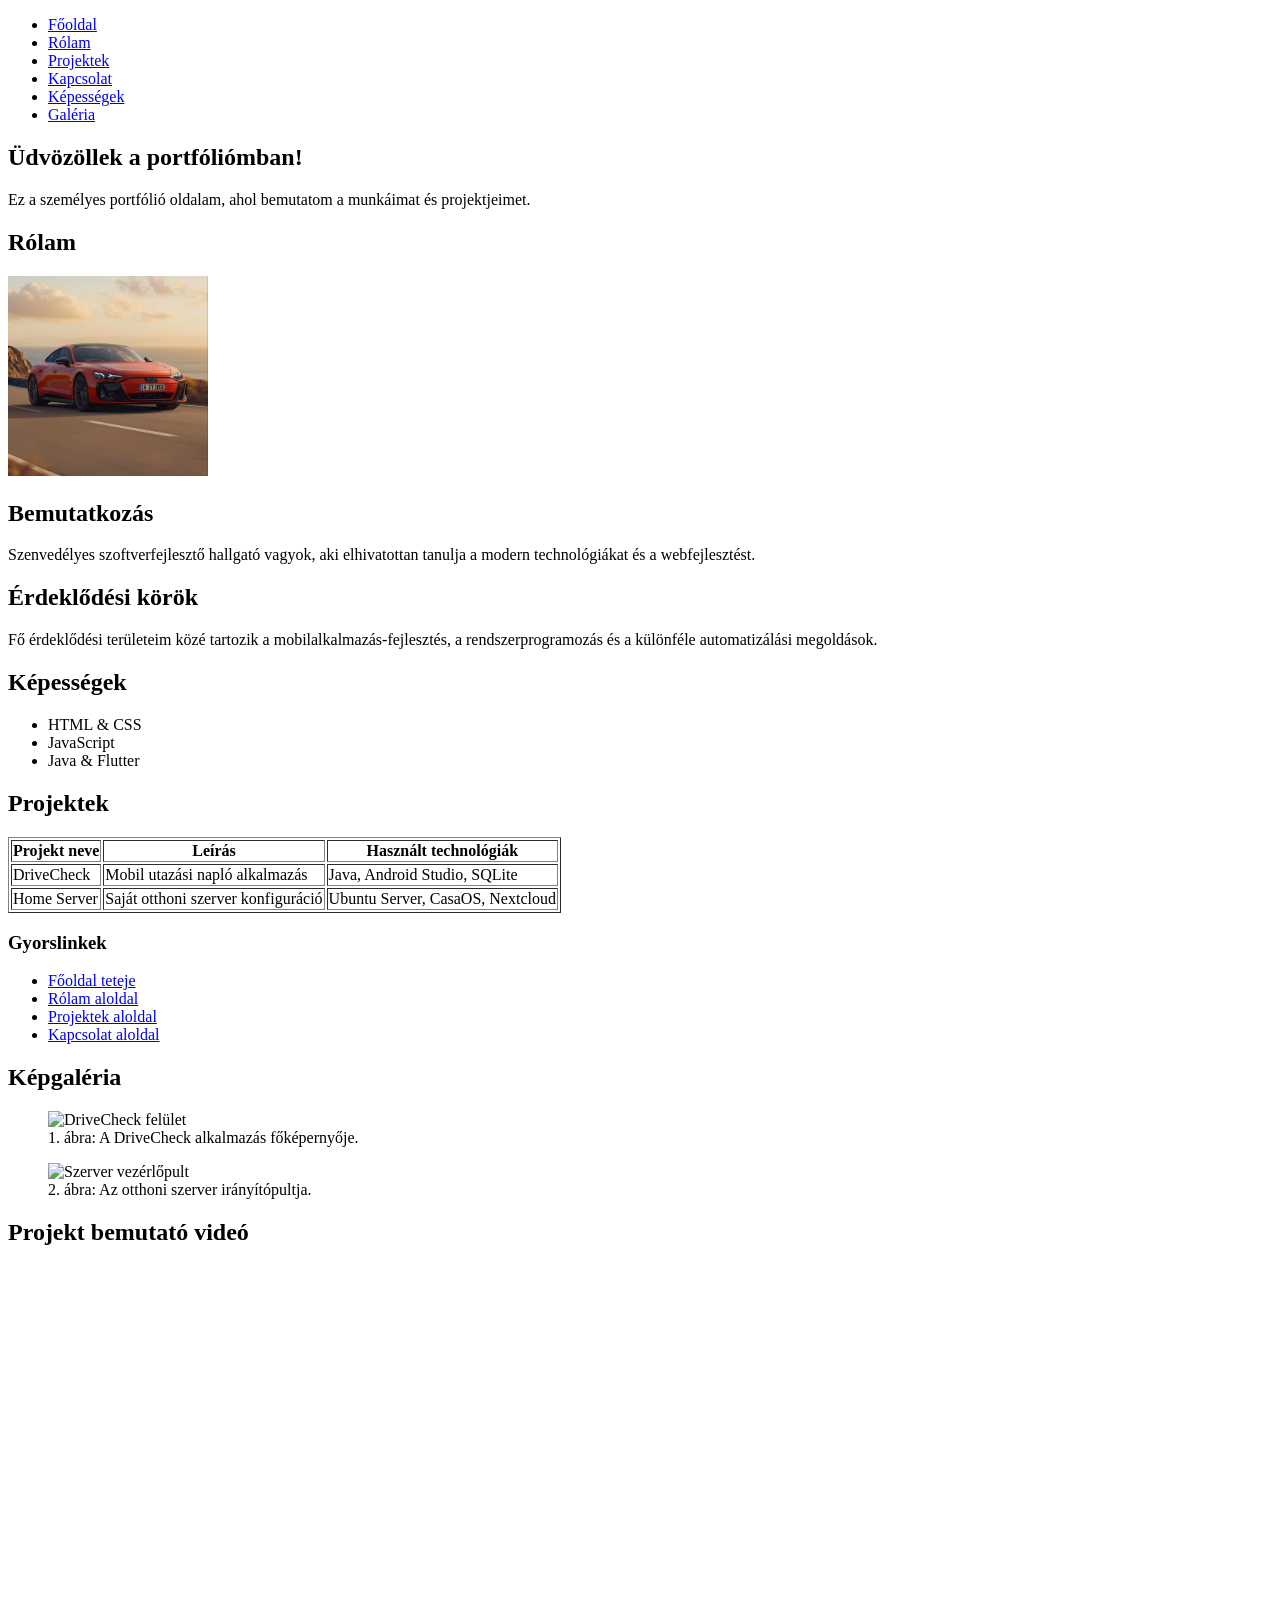
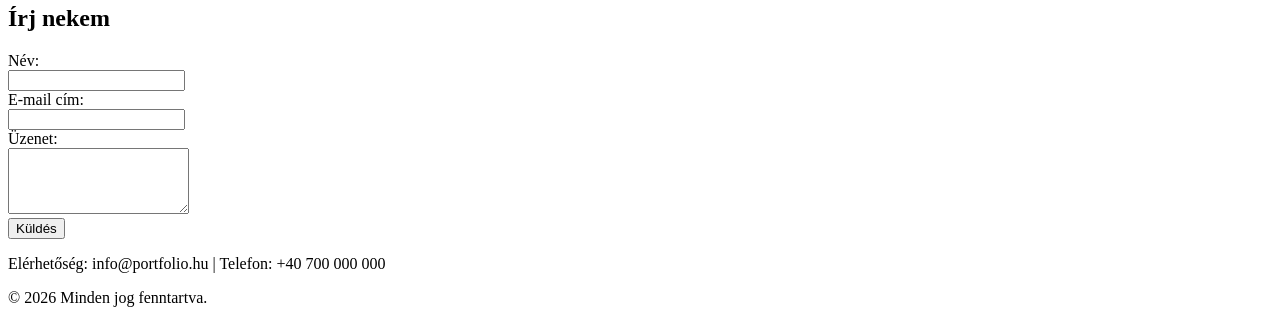
==== index.html @ 51766d95 "lab01" ====
<!DOCTYPE html>
<html lang="hu">
<head>
    <meta charset="UTF-8">
    <meta name="viewport" content="width=device-width, initial-scale=1.0">
    <title>Portfólió - Főoldal</title>
</head>
<body>
    <header>
        <nav>
            <ul>
                <li><a href="index.html">Főoldal</a></li>
                <li><a href="rolam.html">Rólam</a></li>
                <li><a href="projektek.html">Projektek</a></li>
                <li><a href="kapcsolat.html">Kapcsolat</a></li>
                <li><a href="#kepessegek">Képességek</a></li>
                <li><a href="#galeria">Galéria</a></li>
            </ul>
        </nav>
    </header>

    <main>
        <section id="fooldal">
            <h1>Üdvözöllek a portfóliómban!</h1>
            <p>Ez a személyes portfólió oldalam, ahol bemutatom a munkáimat és projektjeimet.</p>
        </section>

        <section id="rolam">
            <h1>Rólam</h1>
            <img src="profilkep.jpg" alt="Profilkép a portfólió készítőjéről" width="200">
            <h2>Bemutatkozás</h2>
            <p>Szenvedélyes szoftverfejlesztő hallgató vagyok, aki elhivatottan tanulja a modern technológiákat és a webfejlesztést.</p>
            <h2>Érdeklődési körök</h2>
            <p>Fő érdeklődési területeim közé tartozik a mobilalkalmazás-fejlesztés, a rendszerprogramozás és a különféle automatizálási megoldások.</p>
        </section>

        <section id="kepessegek">
            <h2>Képességek</h2>
            <ul>
                <li>HTML & CSS</li>
                <li>JavaScript</li>
                <li>Java & Flutter</li>
            </ul>
        </section>

        <section id="projektek">
            <h2>Projektek</h2>
            <table border="1">
                <thead>
                    <tr>
                        <th>Projekt neve</th>
                        <th>Leírás</th>
                        <th>Használt technológiák</th>
                    </tr>
                </thead>
                <tbody>
                    <tr>
                        <td>DriveCheck</td>
                        <td>Mobil utazási napló alkalmazás</td>
                        <td>Java, Android Studio, SQLite</td>
                    </tr>
                    <tr>
                        <td>Home Server</td>
                        <td>Saját otthoni szerver konfiguráció</td>
                        <td>Ubuntu Server, CasaOS, Nextcloud</td>
                    </tr>
                </tbody>
            </table>
        </section>

        <!-- 7. Oldalsáv -->
        <aside>
            <h3>Gyorslinkek</h3>
            <ul>
                <li><a href="#fooldal">Főoldal teteje</a></li>
                <li><a href="rolam.html">Rólam aloldal</a></li>
                <li><a href="projektek.html">Projektek aloldal</a></li>
                <li><a href="kapcsolat.html">Kapcsolat aloldal</a></li>
            </ul>
        </aside>

        <section id="galeria">
            <h2>Képgaléria</h2>
            <figure>
                <img src="projekt1.jpg" alt="DriveCheck felület" width="300">
                <figcaption>1. ábra: A DriveCheck alkalmazás főképernyője.</figcaption>
            </figure>
            <figure>
                <img src="projekt2.jpg" alt="Szerver vezérlőpult" width="300">
                <figcaption>2. ábra: Az otthoni szerver irányítópultja.</figcaption>
            </figure>
        </section>

        <section id="video">
            <h2>Projekt bemutató videó</h2>
            <iframe width="560" height="315" src="https://www.youtube.com/watch?v=BDeKTPQzvR4&pp=ygUSZ29vZ2wgcmVhY3QgbmF0aXZl" title="YouTube video player" frameborder="0" allow="accelerometer; autoplay; clipboard-write; encrypted-media; gyroscope; picture-in-picture" allowfullscreen></iframe>
        </section>

        <section id="kapcsolat-urlap">
            <h2>Írj nekem</h2>
            <form action="#" method="POST">
                <div>
                    <label for="nev">Név:</label><br>
                    <input type="text" id="nev" name="nev" required>
                </div>
                <div>
                    <label for="email">E-mail cím:</label><br>
                    <input type="email" id="email" name="email" required>
                </div>
                <div>
                    <label for="uzenet">Üzenet:</label><br>
                    <textarea id="uzenet" name="uzenet" rows="4" required></textarea>
                </div>
                <div>
                    <button type="submit">Küldés</button>
                </div>
            </form>
        </section>
    </main>

    <footer>
        <p>Elérhetőség: info@portfolio.hu | Telefon: +40 700 000 000</p>
        <p>&copy; 2026 Minden jog fenntartva.</p>
    </footer>
</body>
</html>
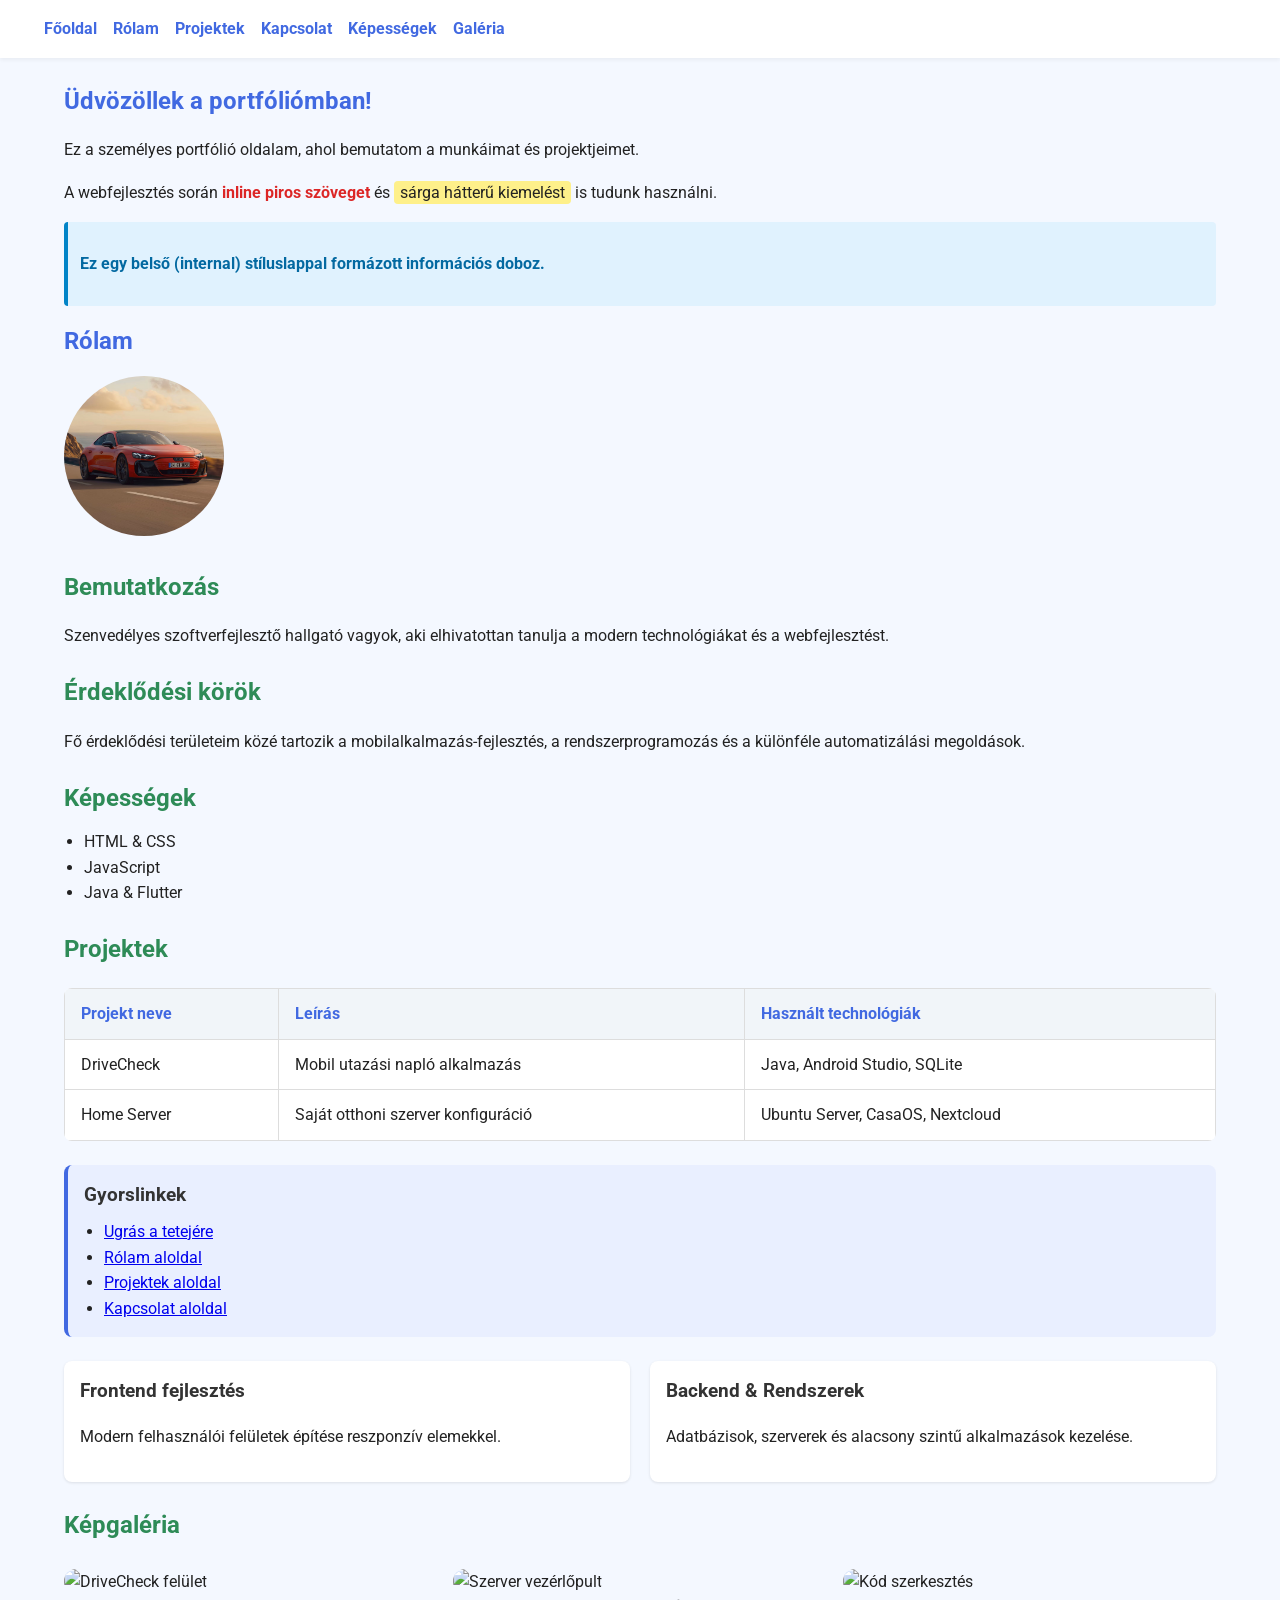
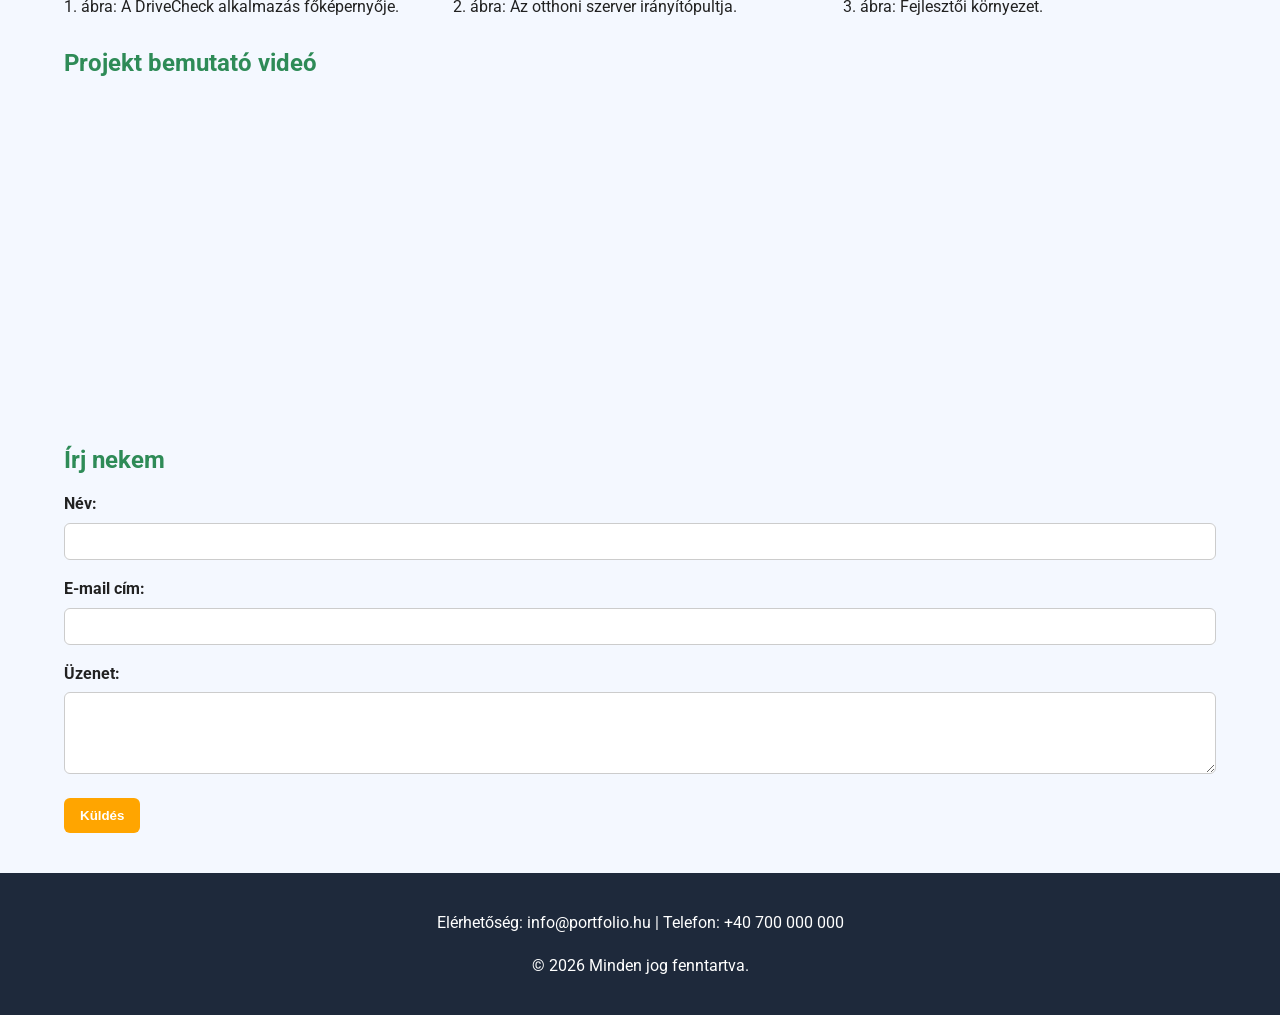
==== commit ff829b58: "lab02" ====
--- a/index.html
+++ b/index.html
@@ -4,8 +4,26 @@
     <meta charset="UTF-8">
     <meta name="viewport" content="width=device-width, initial-scale=1.0">
     <title>Portfólió - Főoldal</title>
+    <!-- 1. Külső stíluslap csatolása -->
+    <link rel="stylesheet" href="style.css">
+
+    <!-- 13. Belső (internal) CSS példák a <style>-ban -->
+    <style>
+        .internal-highlight {
+            background-color: #e0f2fe;
+            border-left: 4px solid #0284c7;
+            padding: 12px;
+            margin: 16px 0;
+            border-radius: 4px;
+        }
+        .internal-text {
+            color: #0369a1;
+            font-weight: bold;
+        }
+    </style>
 </head>
 <body>
+    <!-- 2. Fejléc és egyszerű navigáció -->
     <header>
         <nav>
             <ul>
@@ -20,20 +38,30 @@
     </header>
 
     <main>
+        <!-- 1. Alap HTML-struktúra (Főoldal) -->
         <section id="fooldal">
             <h1>Üdvözöllek a portfóliómban!</h1>
             <p>Ez a személyes portfólió oldalam, ahol bemutatom a munkáimat és projektjeimet.</p>
+            <!-- 13. Inline CSS példák -->
+            <p>A webfejlesztés során <span style="color: #dc2626; font-weight: bold;">inline piros szöveget</span> és <span style="background-color: #fef08a; padding: 2px 6px; border-radius: 4px;">sárga hátterű kiemelést</span> is tudunk használni.</p>
         </section>
 
+        <!-- Belső CSS használata -->
+        <div class="internal-highlight">
+            <p class="internal-text">Ez egy belső (internal) stíluslappal formázott információs doboz.</p>
+        </div>
+
+        <!-- 3., 4. & 8. „Rólam” szekció és Profilkép -->
         <section id="rolam">
             <h1>Rólam</h1>
-            <img src="profilkep.jpg" alt="Profilkép a portfólió készítőjéről" width="200">
+            <img src="profilkep.jpg" alt="Profilkép a portfólió készítőjéről" class="avatar">
             <h2>Bemutatkozás</h2>
             <p>Szenvedélyes szoftverfejlesztő hallgató vagyok, aki elhivatottan tanulja a modern technológiákat és a webfejlesztést.</p>
             <h2>Érdeklődési körök</h2>
             <p>Fő érdeklődési területeim közé tartozik a mobilalkalmazás-fejlesztés, a rendszerprogramozás és a különféle automatizálási megoldások.</p>
         </section>
 
+        <!-- 5. Képességek felsorolása -->
         <section id="kepessegek">
             <h2>Képességek</h2>
             <ul>
@@ -43,9 +71,10 @@
             </ul>
         </section>
 
-        <section id="projektek">
+        <!-- 6. Projekttáblázat -->
+        <section id="projektek-tabla">
             <h2>Projektek</h2>
-            <table border="1">
+            <table>
                 <thead>
                     <tr>
                         <th>Projekt neve</th>
@@ -72,43 +101,64 @@
         <aside>
             <h3>Gyorslinkek</h3>
             <ul>
-                <li><a href="#fooldal">Főoldal teteje</a></li>
+                <li><a href="#fooldal">Ugrás a tetejére</a></li>
                 <li><a href="rolam.html">Rólam aloldal</a></li>
                 <li><a href="projektek.html">Projektek aloldal</a></li>
                 <li><a href="kapcsolat.html">Kapcsolat aloldal</a></li>
             </ul>
         </aside>
 
+        <!-- 10. Flexbox kétoszlopos elrendezés -->
+        <section class="container">
+            <div>
+                <h3>Frontend fejlesztés</h3>
+                <p>Modern felhasználói felületek építése reszponzív elemekkel.</p>
+            </div>
+            <div>
+                <h3>Backend & Rendszerek</h3>
+                <p>Adatbázisok, szerverek és alacsony szintű alkalmazások kezelése.</p>
+            </div>
+        </section>
+
+        <!-- 8. & 11. Képgaléria Griddel -->
         <section id="galeria">
             <h2>Képgaléria</h2>
-            <figure>
-                <img src="projekt1.jpg" alt="DriveCheck felület" width="300">
-                <figcaption>1. ábra: A DriveCheck alkalmazás főképernyője.</figcaption>
-            </figure>
-            <figure>
-                <img src="projekt2.jpg" alt="Szerver vezérlőpult" width="300">
-                <figcaption>2. ábra: Az otthoni szerver irányítópultja.</figcaption>
-            </figure>
+            <div class="grid">
+                <figure>
+                    <img src="projekt1.jpg" alt="DriveCheck felület">
+                    <figcaption>1. ábra: A DriveCheck alkalmazás főképernyője.</figcaption>
+                </figure>
+                <figure>
+                    <img src="projekt2.jpg" alt="Szerver vezérlőpult">
+                    <figcaption>2. ábra: Az otthoni szerver irányítópultja.</figcaption>
+                </figure>
+                <figure>
+                    <img src="projekt3.jpg" alt="Kód szerkesztés">
+                    <figcaption>3. ábra: Fejlesztői környezet.</figcaption>
+                </figure>
+            </div>
         </section>
 
+        <!-- 9. Videó beágyazása -->
         <section id="video">
             <h2>Projekt bemutató videó</h2>
-            <iframe width="560" height="315" src="https://www.youtube.com/watch?v=BDeKTPQzvR4&pp=ygUSZ29vZ2wgcmVhY3QgbmF0aXZl" title="YouTube video player" frameborder="0" allow="accelerometer; autoplay; clipboard-write; encrypted-media; gyroscope; picture-in-picture" allowfullscreen></iframe>
+            <iframe width="100%" height="315" src="https://www.youtube.com/embed/dQw4w9WgXcQ" title="YouTube video player" frameborder="0" allow="accelerometer; autoplay; clipboard-write; encrypted-media; gyroscope; picture-in-picture" allowfullscreen></iframe>
         </section>
 
+        <!-- 10. Kapcsolatfelvételi űrlap -->
         <section id="kapcsolat-urlap">
             <h2>Írj nekem</h2>
             <form action="#" method="POST">
                 <div>
-                    <label for="nev">Név:</label><br>
+                    <label for="nev">Név:</label>
                     <input type="text" id="nev" name="nev" required>
                 </div>
                 <div>
-                    <label for="email">E-mail cím:</label><br>
+                    <label for="email">E-mail cím:</label>
                     <input type="email" id="email" name="email" required>
                 </div>
                 <div>
-                    <label for="uzenet">Üzenet:</label><br>
+                    <label for="uzenet">Üzenet:</label>
                     <textarea id="uzenet" name="uzenet" rows="4" required></textarea>
                 </div>
                 <div>
@@ -118,6 +168,7 @@
         </section>
     </main>
 
+    <!-- 12. Lábléc és elérhetőségek -->
     <footer>
         <p>Elérhetőség: info@portfolio.hu | Telefon: +40 700 000 000</p>
         <p>&copy; 2026 Minden jog fenntartva.</p>
--- a/style.css
+++ b/style.css
@@ -0,0 +1,222 @@
+/* 12. Betűk a Google Fonts-ból */
+@import url('https://fonts.googleapis.com/css2?family=Roboto:wght@400;700&display=swap');
+
+/* 2. Alap reset és dobozmodell */
+* {
+  box-sizing: border-box;
+  margin: 0;
+  padding: 0;
+}
+
+html, body {
+  height: 100%;
+}
+
+/* 3., 5., 12., 15. Színek, tipográfia, háttér és esztétika */
+body {
+  font-family: 'Roboto', Arial, sans-serif;
+  font-size: 16px;
+  background-color: #f4f8ff;
+  color: #222;
+  line-height: 1.6;
+  display: flex;
+  flex-direction: column;
+  min-height: 100vh;
+}
+
+header {
+  background-color: #ffffff;
+  padding: 16px 24px;
+  box-shadow: 0 2px 4px rgba(0,0,0,0.05);
+}
+
+nav ul {
+  list-style: none;
+  display: flex;
+  gap: 16px;
+  flex-wrap: wrap;
+}
+
+nav a {
+  text-decoration: none;
+  color: royalblue;
+  font-weight: 700;
+}
+
+nav a:hover {
+  color: darkorange;
+}
+
+main {
+  flex: 1;
+  padding: 24px;
+  max-width: 1200px;
+  margin: 0 auto;
+  width: 100%;
+}
+
+h1 {
+  color: royalblue;
+  margin-bottom: 16px;
+}
+
+h2 {
+  color: seagreen;
+  margin: 24px 0 12px 0;
+}
+
+h3 {
+  color: #333;
+  margin-bottom: 8px;
+}
+
+/* 4. Térközök és bekezdések */
+p {
+  margin: 16px 0;
+  line-height: 1.7;
+}
+
+/* 6. Gomb-stílus és hover állapot */
+button {
+  background-color: orange;
+  color: white;
+  border: none;
+  padding: 10px 16px;
+  border-radius: 6px;
+  cursor: pointer;
+  font-weight: bold;
+}
+
+button:hover {
+  background-color: darkorange;
+}
+
+/* 7. Állapotok és fókusz-jelzés */
+button:focus, a:focus, input:focus, textarea:focus {
+  outline: 3px solid cornflowerblue;
+  outline-offset: 2px;
+}
+
+/* 8. Képek formázása */
+img {
+  max-width: 100%;
+  height: auto;
+  border-radius: 12px;
+}
+
+.avatar {
+  width: 160px;
+  height: 160px;
+  border-radius: 50%;
+  object-fit: cover;
+}
+
+/* 9. Listák testreszabása */
+ol {
+  list-style-type: upper-roman;
+  margin-left: 30px;
+}
+
+ul {
+  margin-left: 20px;
+}
+
+/* 10. Flexbox kétoszlopos elrendezés */
+.container {
+  display: flex;
+  gap: 20px;
+  margin: 24px 0;
+}
+
+.container > div {
+  flex: 1;
+  padding: 16px;
+  background: #fff;
+  border-radius: 8px;
+  box-shadow: 0 1px 3px rgba(0,0,0,0.1);
+}
+
+/* 7. Oldalsáv stílus */
+aside {
+  background: #e9efff;
+  padding: 16px;
+  border-radius: 8px;
+  margin: 24px 0;
+  border-left: 4px solid royalblue;
+}
+
+/* 11. Grid elrendezés és reszponzivitás */
+.grid {
+  display: grid;
+  gap: 16px;
+  grid-template-columns: repeat(3, 1fr);
+  margin: 24px 0;
+}
+
+@media (max-width: 800px) {
+  .grid { grid-template-columns: repeat(2, 1fr); }
+}
+
+@media (max-width: 520px) {
+  .grid { grid-template-columns: 1fr; }
+  .container { flex-direction: column; }
+}
+
+/* 14. Finomítás: átmenetek és animáció alapok */
+a, button {
+  transition: background-color 0.2s, color 0.2s, transform 0.2s;
+}
+
+button:hover {
+  transform: translateY(-1px);
+}
+
+/* Táblázat stílusok */
+table {
+  width: 100%;
+  border-collapse: collapse;
+  margin: 20px 0;
+  background: #fff;
+  border-radius: 8px;
+  overflow: hidden;
+}
+
+th, td {
+  padding: 12px 16px;
+  border: 1px solid #ddd;
+  text-align: left;
+}
+
+th {
+  background-color: #f1f5f9;
+  color: royalblue;
+}
+
+/* Form stílusok */
+form div {
+  margin-bottom: 16px;
+}
+
+label {
+  display: block;
+  margin-bottom: 6px;
+  font-weight: bold;
+}
+
+input[type="text"],
+input[type="email"],
+textarea {
+  width: 100%;
+  padding: 10px;
+  border: 1px solid #ccc;
+  border-radius: 6px;
+  font-family: inherit;
+}
+
+footer {
+  background-color: #1e293b;
+  color: #fff;
+  text-align: center;
+  padding: 20px;
+  margin-top: auto;
+}
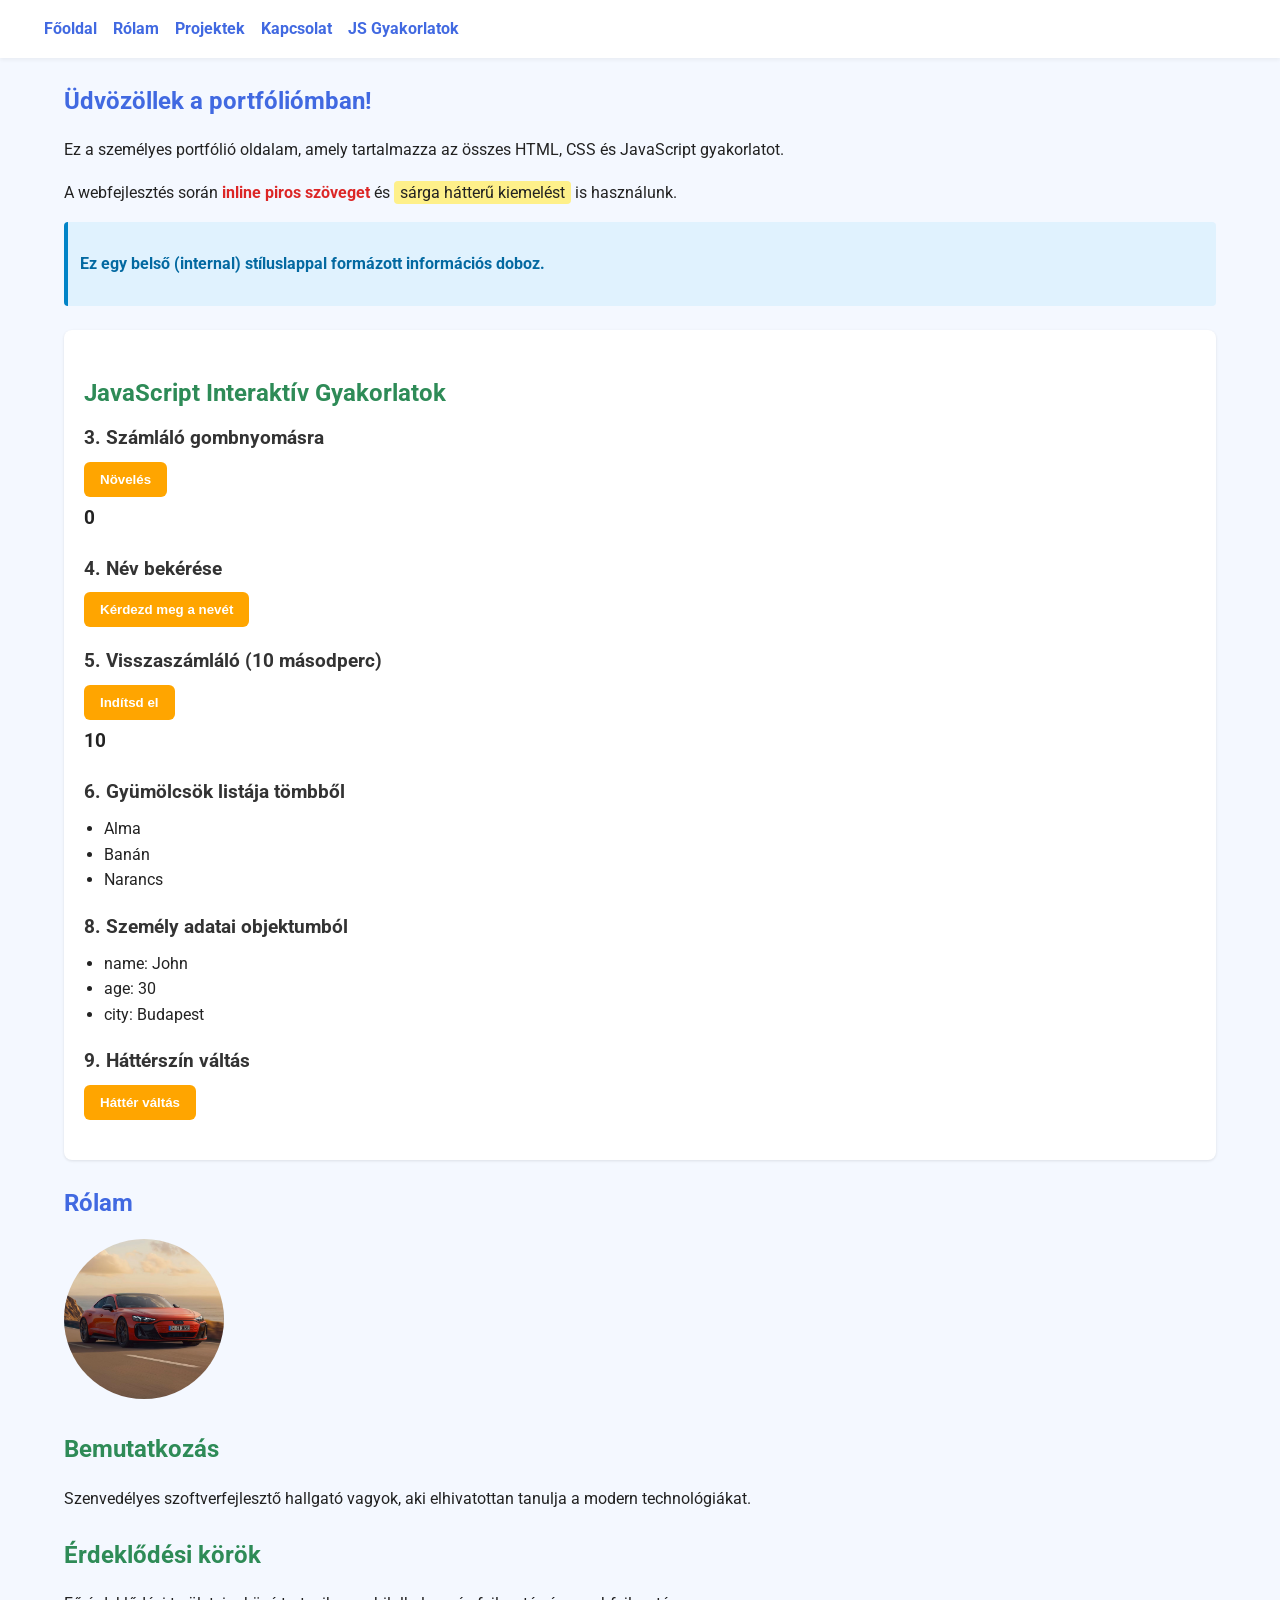
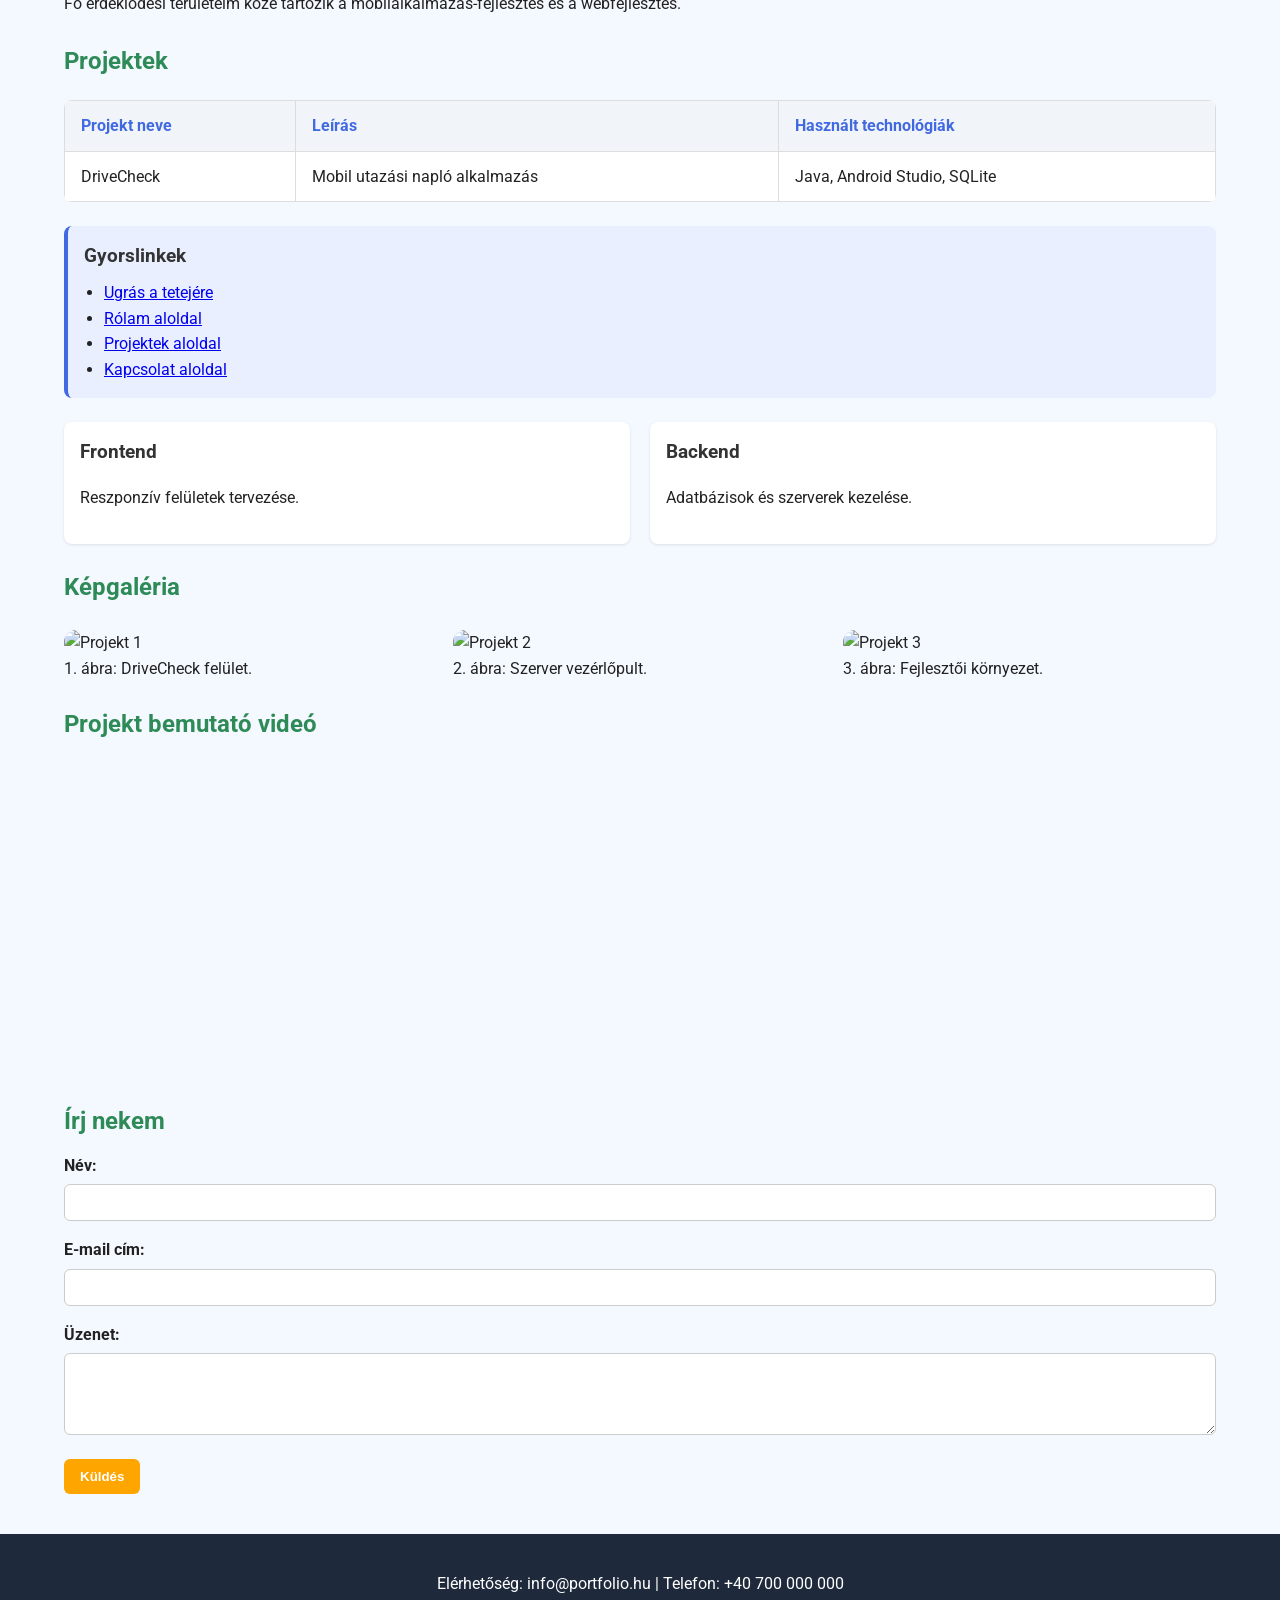
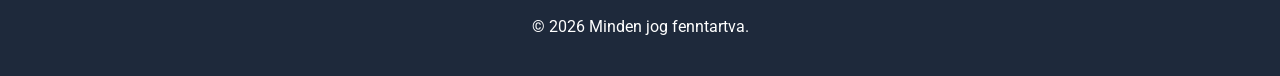
==== commit fa8db368: "lab03" ====
--- a/index.html
+++ b/index.html
@@ -4,10 +4,10 @@
     <meta charset="UTF-8">
     <meta name="viewport" content="width=device-width, initial-scale=1.0">
     <title>Portfólió - Főoldal</title>
-    <!-- 1. Külső stíluslap csatolása -->
+    <!-- Külső stíluslap -->
     <link rel="stylesheet" href="style.css">
 
-    <!-- 13. Belső (internal) CSS példák a <style>-ban -->
+    <!-- Belső (internal) CSS példa -->
     <style>
         .internal-highlight {
             background-color: #e0f2fe;
@@ -23,7 +23,6 @@
     </style>
 </head>
 <body>
-    <!-- 2. Fejléc és egyszerű navigáció -->
     <header>
         <nav>
             <ul>
@@ -31,48 +30,71 @@
                 <li><a href="rolam.html">Rólam</a></li>
                 <li><a href="projektek.html">Projektek</a></li>
                 <li><a href="kapcsolat.html">Kapcsolat</a></li>
-                <li><a href="#kepessegek">Képességek</a></li>
-                <li><a href="#galeria">Galéria</a></li>
+                <li><a href="#js-gyakorlatok">JS Gyakorlatok</a></li>
             </ul>
         </nav>
     </header>
 
     <main>
-        <!-- 1. Alap HTML-struktúra (Főoldal) -->
         <section id="fooldal">
             <h1>Üdvözöllek a portfóliómban!</h1>
-            <p>Ez a személyes portfólió oldalam, ahol bemutatom a munkáimat és projektjeimet.</p>
-            <!-- 13. Inline CSS példák -->
-            <p>A webfejlesztés során <span style="color: #dc2626; font-weight: bold;">inline piros szöveget</span> és <span style="background-color: #fef08a; padding: 2px 6px; border-radius: 4px;">sárga hátterű kiemelést</span> is tudunk használni.</p>
+            <p>Ez a személyes portfólió oldalam, amely tartalmazza az összes HTML, CSS és JavaScript gyakorlatot.</p>
+            <!-- Inline CSS példa -->
+            <p>A webfejlesztés során <span style="color: #dc2626; font-weight: bold;">inline piros szöveget</span> és <span style="background-color: #fef08a; padding: 2px 6px; border-radius: 4px;">sárga hátterű kiemelést</span> is használunk.</p>
         </section>
 
-        <!-- Belső CSS használata -->
         <div class="internal-highlight">
             <p class="internal-text">Ez egy belső (internal) stíluslappal formázott információs doboz.</p>
         </div>
 
-        <!-- 3., 4. & 8. „Rólam” szekció és Profilkép -->
+        <!-- JavaScript Interaktív Gyakorlatok Szekciója -->
+        <section id="js-gyakorlatok" style="background: #fff; padding: 20px; border-radius: 8px; margin: 24px 0; box-shadow: 0 1px 3px rgba(0,0,0,0.1);">
+            <h2>JavaScript Interaktív Gyakorlatok</h2>
+
+            <div style="margin-bottom: 20px;">
+                <h3>3. Számláló gombnyomásra</h3>
+                <button onclick="incrementCounter()">Növelés</button>
+                <p id="counter" style="font-weight: bold; font-size: 1.2rem; margin-top: 5px;">0</p>
+            </div>
+
+            <div style="margin-bottom: 20px;">
+                <h3>4. Név bekérése</h3>
+                <button onclick="askName()">Kérdezd meg a nevét</button>
+                <p id="name" style="margin-top: 5px; font-style: italic;"></p>
+            </div>
+
+            <div style="margin-bottom: 20px;">
+                <h3>5. Visszaszámláló (10 másodperc)</h3>
+                <button onclick="startCountdown()">Indítsd el</button>
+                <p id="countdown" style="font-weight: bold; font-size: 1.2rem; margin-top: 5px;">10</p>
+            </div>
+
+            <div style="margin-bottom: 20px;">
+                <h3>6. Gyümölcsök listája tömbből</h3>
+                <ul id="fruitList"></ul>
+            </div>
+
+            <div style="margin-bottom: 20px;">
+                <h3>8. Személy adatai objektumból</h3>
+                <ul id="personInfo"></ul>
+            </div>
+
+            <div style="margin-bottom: 20px;">
+                <h3>9. Háttérszín váltás</h3>
+                <button onclick="changeBg()">Háttér váltás</button>
+            </div>
+        </section>
+
         <section id="rolam">
             <h1>Rólam</h1>
-            <img src="profilkep.jpg" alt="Profilkép a portfólió készítőjéről" class="avatar">
+            <img src="profilkep.jpg" alt="Profilkép" class="avatar">
             <h2>Bemutatkozás</h2>
-            <p>Szenvedélyes szoftverfejlesztő hallgató vagyok, aki elhivatottan tanulja a modern technológiákat és a webfejlesztést.</p>
+            <p>Szenvedélyes szoftverfejlesztő hallgató vagyok, aki elhivatottan tanulja a modern technológiákat.</p>
             <h2>Érdeklődési körök</h2>
-            <p>Fő érdeklődési területeim közé tartozik a mobilalkalmazás-fejlesztés, a rendszerprogramozás és a különféle automatizálási megoldások.</p>
+            <p>Fő érdeklődési területeim közé tartozik a mobilalkalmazás-fejlesztés és a webfejlesztés.</p>
         </section>
 
-        <!-- 5. Képességek felsorolása -->
-        <section id="kepessegek">
-            <h2>Képességek</h2>
-            <ul>
-                <li>HTML & CSS</li>
-                <li>JavaScript</li>
-                <li>Java & Flutter</li>
-            </ul>
-        </section>
-
-        <!-- 6. Projekttáblázat -->
-        <section id="projektek-tabla">
+        <section id="projektek">
             <h2>Projektek</h2>
             <table>
                 <thead>
@@ -88,16 +110,10 @@
                         <td>Mobil utazási napló alkalmazás</td>
                         <td>Java, Android Studio, SQLite</td>
                     </tr>
-                    <tr>
-                        <td>Home Server</td>
-                        <td>Saját otthoni szerver konfiguráció</td>
-                        <td>Ubuntu Server, CasaOS, Nextcloud</td>
-                    </tr>
                 </tbody>
             </table>
         </section>
 
-        <!-- 7. Oldalsáv -->
         <aside>
             <h3>Gyorslinkek</h3>
             <ul>
@@ -108,44 +124,40 @@
             </ul>
         </aside>
 
-        <!-- 10. Flexbox kétoszlopos elrendezés -->
         <section class="container">
             <div>
-                <h3>Frontend fejlesztés</h3>
-                <p>Modern felhasználói felületek építése reszponzív elemekkel.</p>
+                <h3>Frontend</h3>
+                <p>Reszponzív felületek tervezése.</p>
             </div>
             <div>
-                <h3>Backend & Rendszerek</h3>
-                <p>Adatbázisok, szerverek és alacsony szintű alkalmazások kezelése.</p>
+                <h3>Backend</h3>
+                <p>Adatbázisok és szerverek kezelése.</p>
             </div>
         </section>
 
-        <!-- 8. & 11. Képgaléria Griddel -->
         <section id="galeria">
             <h2>Képgaléria</h2>
             <div class="grid">
                 <figure>
-                    <img src="projekt1.jpg" alt="DriveCheck felület">
-                    <figcaption>1. ábra: A DriveCheck alkalmazás főképernyője.</figcaption>
+                    <img src="projekt1.jpg" alt="Projekt 1">
+                    <figcaption>1. ábra: DriveCheck felület.</figcaption>
                 </figure>
                 <figure>
-                    <img src="projekt2.jpg" alt="Szerver vezérlőpult">
-                    <figcaption>2. ábra: Az otthoni szerver irányítópultja.</figcaption>
+                    <img src="projekt2.jpg" alt="Projekt 2">
+                    <figcaption>2. ábra: Szerver vezérlőpult.</figcaption>
                 </figure>
                 <figure>
-                    <img src="projekt3.jpg" alt="Kód szerkesztés">
+                    <img src="projekt3.jpg" alt="Projekt 3">
                     <figcaption>3. ábra: Fejlesztői környezet.</figcaption>
                 </figure>
             </div>
         </section>
 
-        <!-- 9. Videó beágyazása -->
         <section id="video">
             <h2>Projekt bemutató videó</h2>
-            <iframe width="100%" height="315" src="https://www.youtube.com/embed/dQw4w9WgXcQ" title="YouTube video player" frameborder="0" allow="accelerometer; autoplay; clipboard-write; encrypted-media; gyroscope; picture-in-picture" allowfullscreen></iframe>
+            <iframe width="100%" height="315" src="https://www.youtube.com/embed/dQw4w9WgXcQ" title="YouTube video" frameborder="0" allowfullscreen></iframe>
         </section>
 
-        <!-- 10. Kapcsolatfelvételi űrlap -->
         <section id="kapcsolat-urlap">
             <h2>Írj nekem</h2>
             <form action="#" method="POST">
@@ -168,10 +180,11 @@
         </section>
     </main>
 
-    <!-- 12. Lábléc és elérhetőségek -->
     <footer>
         <p>Elérhetőség: info@portfolio.hu | Telefon: +40 700 000 000</p>
         <p>&copy; 2026 Minden jog fenntartva.</p>
     </footer>
+
+    <script src="script.js"></script>
 </body>
 </html>
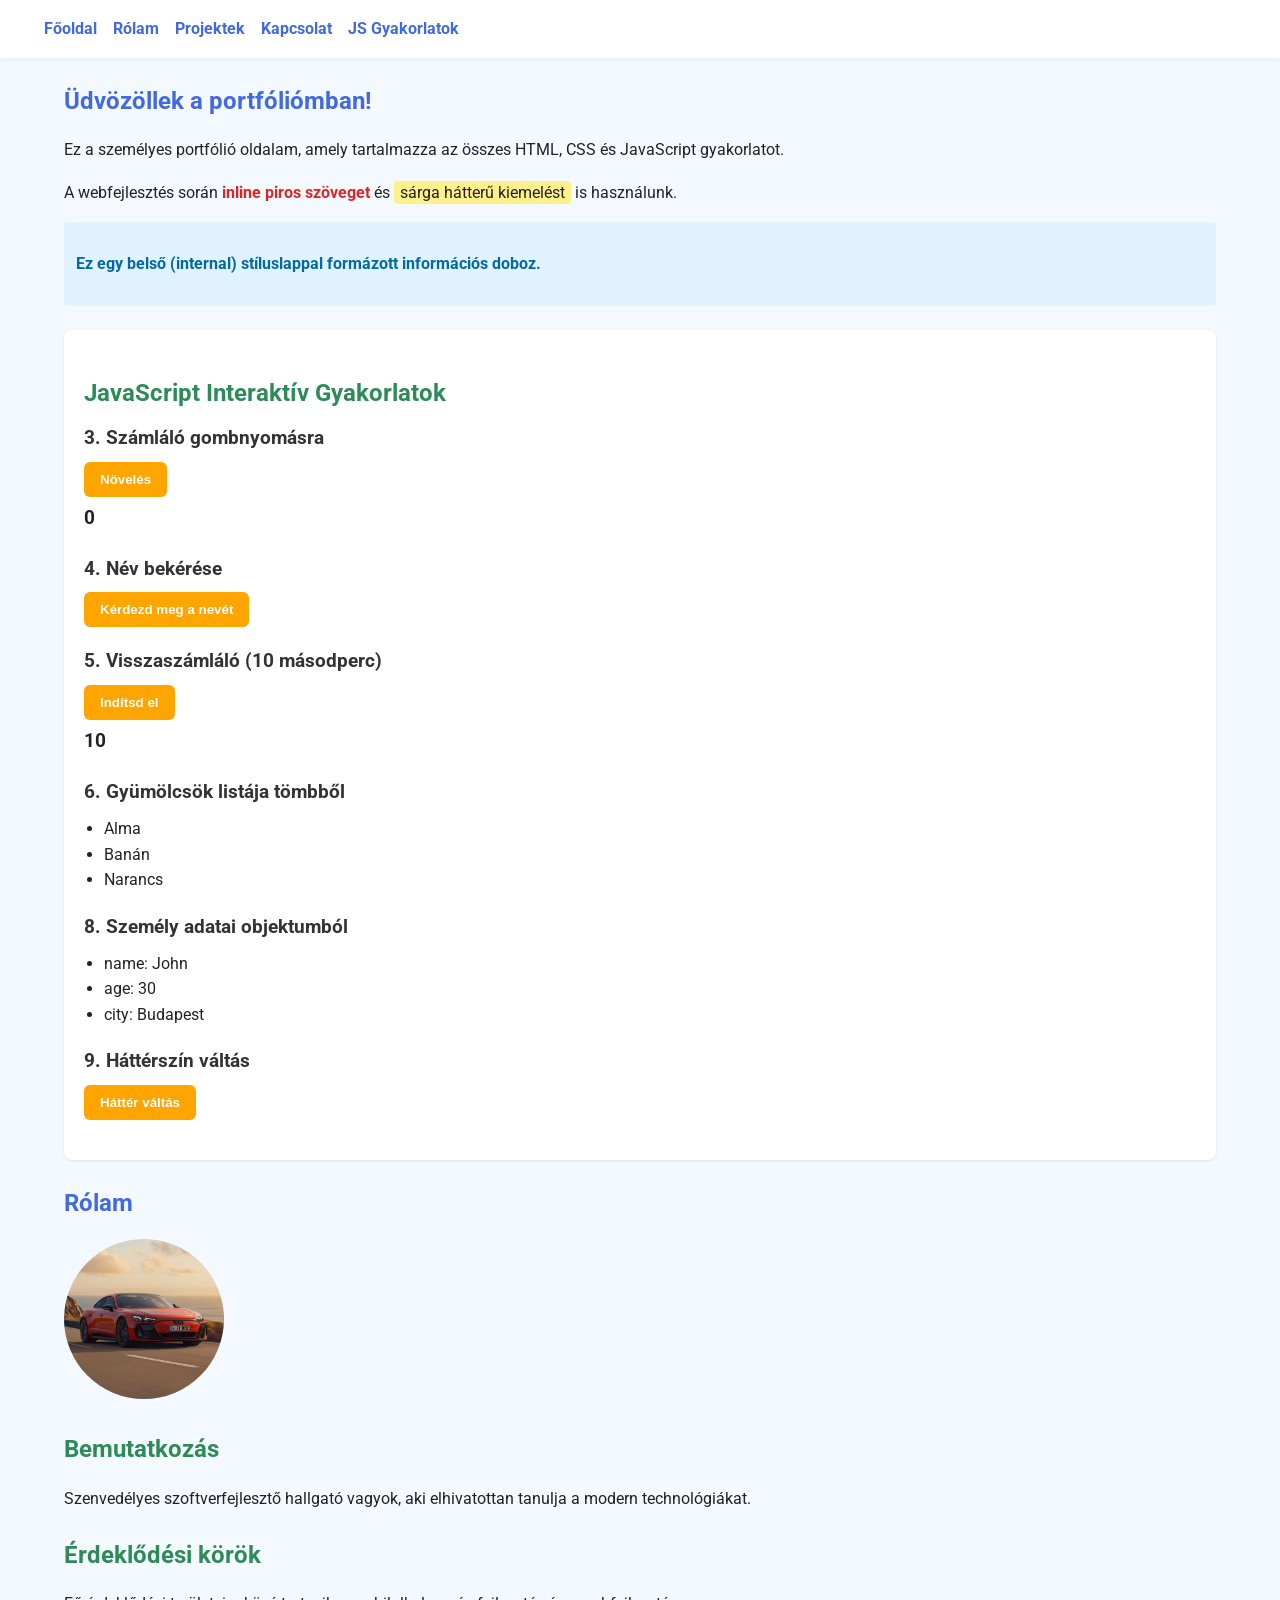
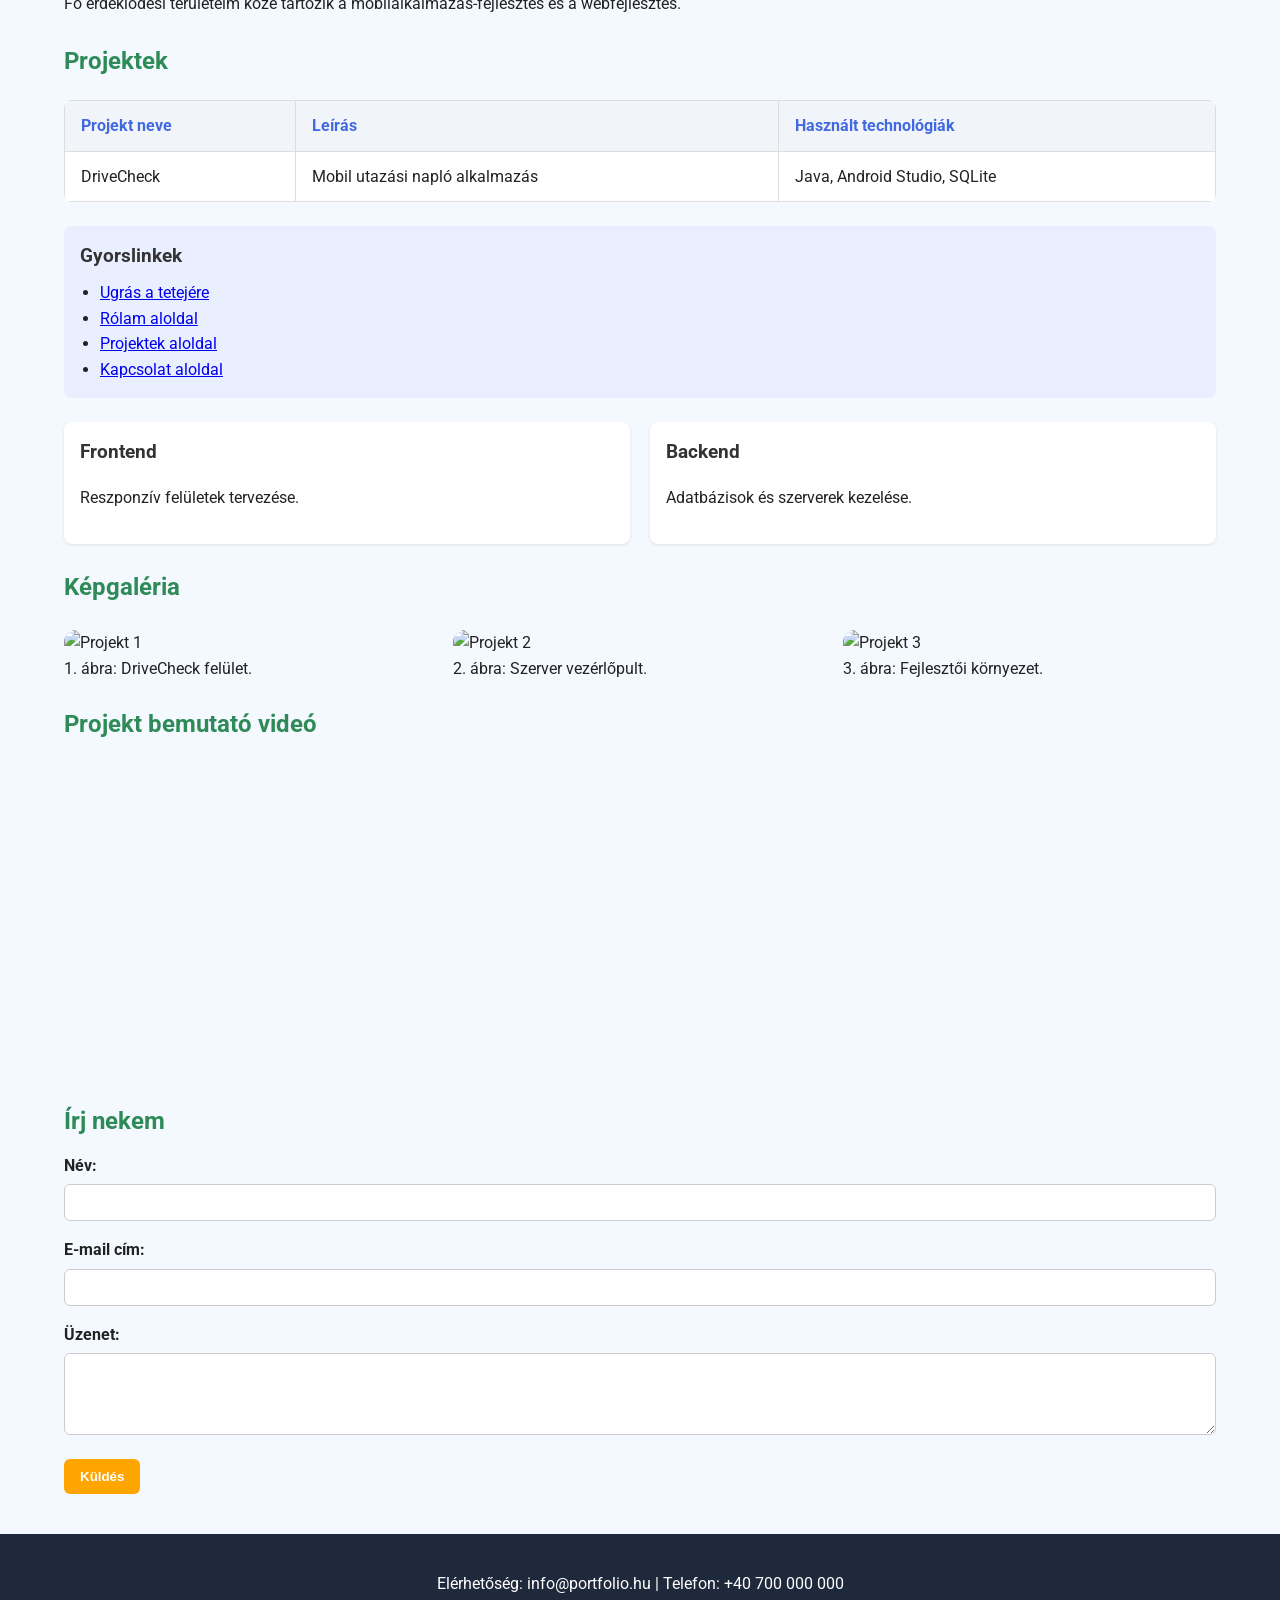
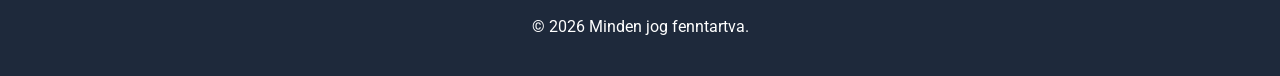
==== commit 2a8292ab: "lab02-javitas" ====
--- a/index.html
+++ b/index.html
@@ -11,7 +11,6 @@
     <style>
         .internal-highlight {
             background-color: #e0f2fe;
-            border-left: 4px solid #0284c7;
             padding: 12px;
             margin: 16px 0;
             border-radius: 4px;
--- a/style.css
+++ b/style.css
@@ -142,7 +142,7 @@
   padding: 16px;
   border-radius: 8px;
   margin: 24px 0;
-  border-left: 4px solid royalblue;
+  
 }
 
 /* 11. Grid elrendezés és reszponzivitás */
